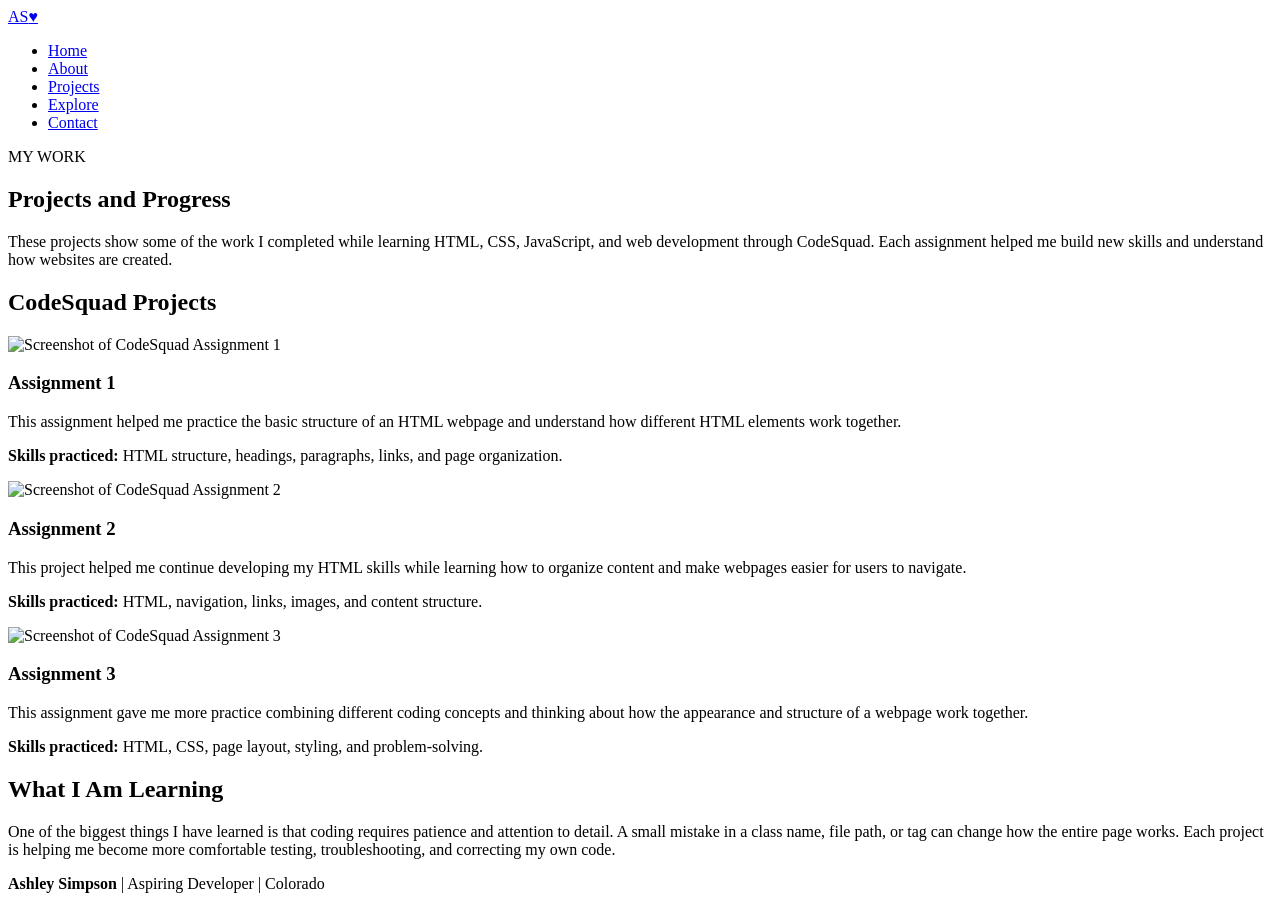
==== projects.html @ 1075ffcc "Add files via upload" ====
<!DOCTYPE html>
<html lang="en">
<head>
    <meta charset="UTF-8">
    <meta name="viewport" content="width=device-width, initial-scale=1.0">
    <title>Projects | Ashley Simpson</title>
    <link rel="stylesheet" href="css/style.css">
</head>
<body>
    <header class="site-header">
        <a class="brand" href="index.html">
            AS<span>&hearts;</span>
        </a>
        <nav class="site-nav">
            <ul class="nav-list">
                <li>
                    <a href="index.html">Home</a>
                </li>
                <li>
                    <a href="about.html">About</a>
                </li>
                <li>
                    <a href="projects.html">Projects</a>
                </li>
                <li>
                    <a href="explore.html">Explore</a>
                </li>
                <li>
                    <a href="contact.html">Contact</a>
                </li>
            </ul>
        </nav>
    </header>
    <main>
        <section class="page-hero">
            <p class="eyebrow">
                MY WORK
            </p>
            <h1>
                Projects and Progress
            </h1>
            <p>
                These projects show some of the work I completed while learning
                HTML, CSS, JavaScript, and web development through CodeSquad.
                Each assignment helped me build new skills and understand how
                websites are created.
            </p>
        </section>
        <section class="projects">
            <h2>
                CodeSquad Projects
            </h2>
            <div class="project-list">
                <div class="project-item">
                    <img src="images/Assignment_1.png" alt="Screenshot of CodeSquad Assignment 1">
                    <h3>
                        Assignment 1
                    </h3>
                    <p>
                        This assignment helped me practice the basic structure
                        of an HTML webpage and understand how different HTML
                        elements work together.
                    </p>
                    <p>
                        <strong>Skills practiced:</strong>
                        HTML structure, headings, paragraphs, links, and page organization.
                    </p>
                </div>
                <div class="project-item">
                    <img src="images/Assignment_2.png" alt="Screenshot of CodeSquad Assignment 2">
                    <h3>
                        Assignment 2
                    </h3>
                    <p>
                        This project helped me continue developing my HTML skills
                        while learning how to organize content and make webpages
                        easier for users to navigate.
                    </p>
                    <p>
                        <strong>Skills practiced:</strong>
                        HTML, navigation, links, images, and content structure.
                    </p>
                </div>
                <div class="project-item">
                    <img src="images/Assignment_3.png" alt="Screenshot of CodeSquad Assignment 3">
                    <h3>
                        Assignment 3
                    </h3>
                    <p>
                        This assignment gave me more practice combining different
                        coding concepts and thinking about how the appearance and
                        structure of a webpage work together.
                    </p>
                    <p>
                        <strong>Skills practiced:</strong>
                        HTML, CSS, page layout, styling, and problem-solving.
                    </p>
                </div>
            </div>
        </section>
        <section class="about">
            <h2>
                What I Am Learning
            </h2>
            <p>
                One of the biggest things I have learned is that coding requires
                patience and attention to detail. A small mistake in a class name,
                file path, or tag can change how the entire page works. Each project
                is helping me become more comfortable testing, troubleshooting,
                and correcting my own code.
            </p>
        </section>
    </main>
    <footer class="site-footer">
        <p>
            <strong>Ashley Simpson</strong> |
            Aspiring Developer |
            Colorado
        </p>
    </footer>
    <script src="js/script.js"></script>
</body>
</html>
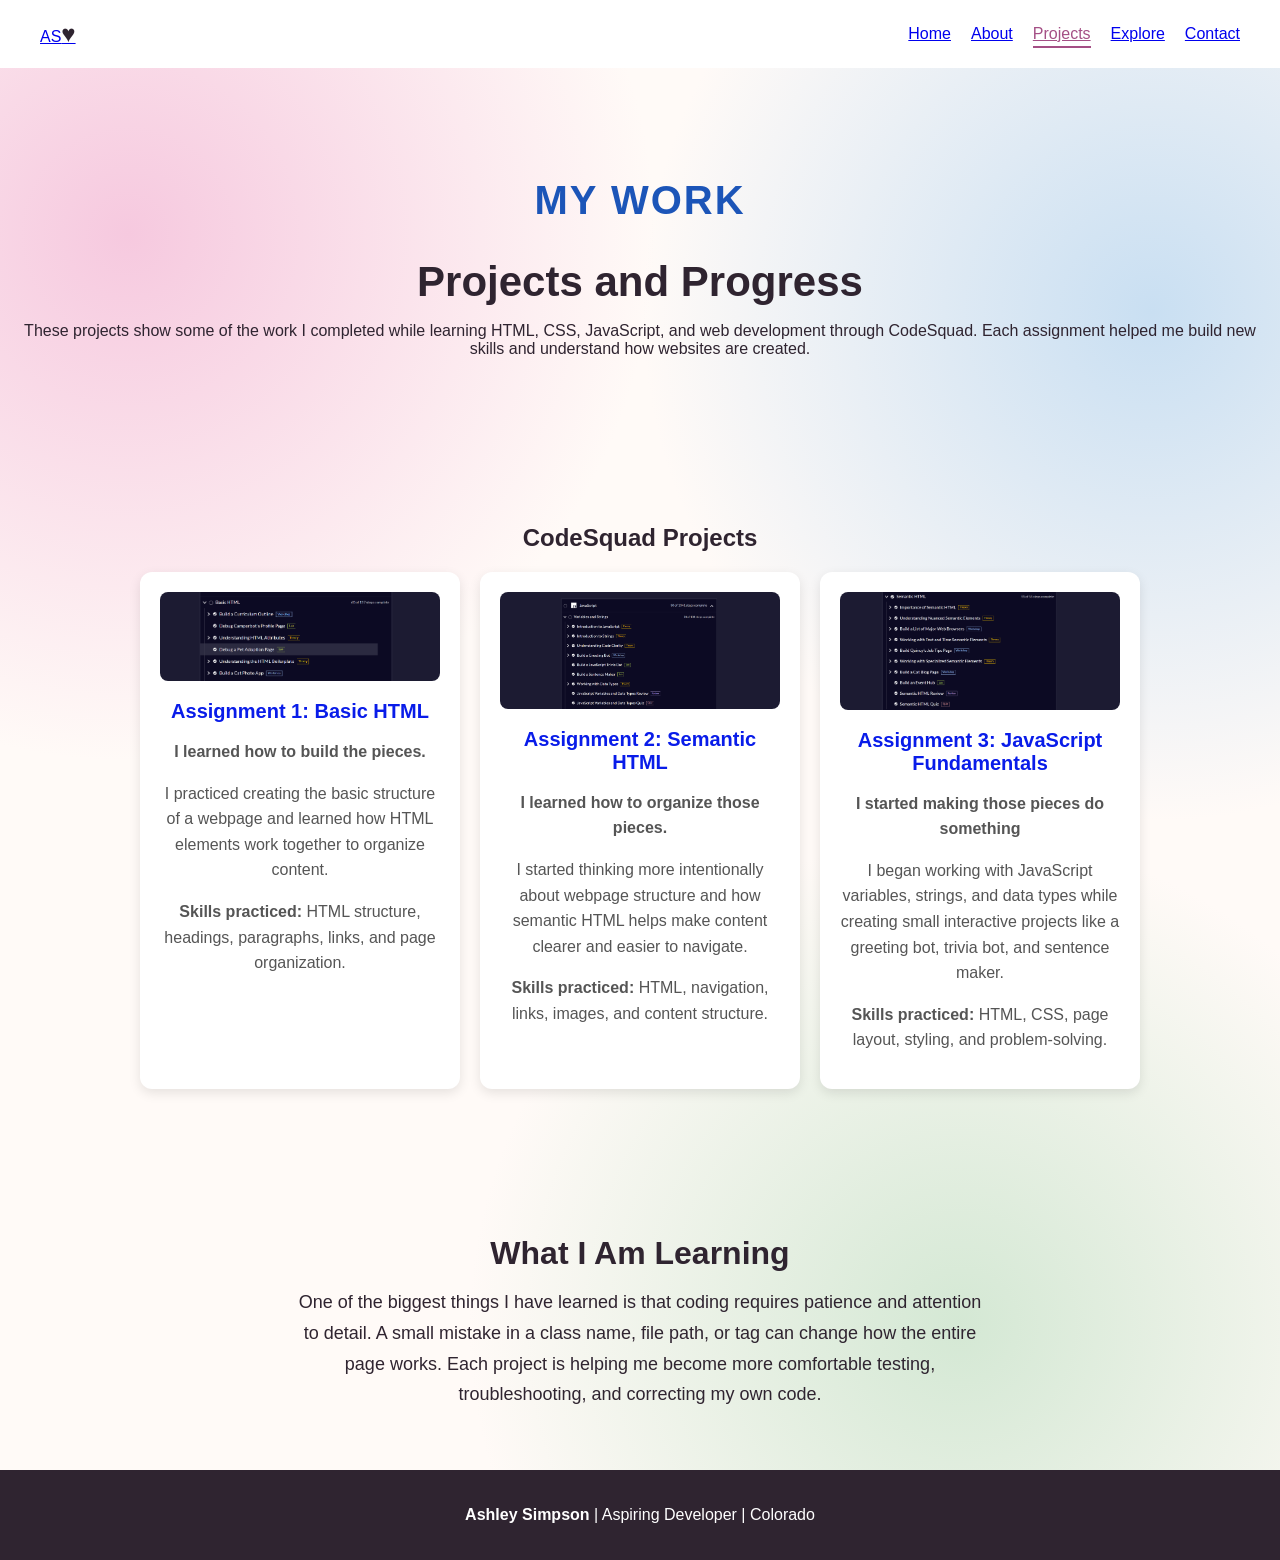
==== commit 4678574f: "Revise project details and enhance HTML semantics Updated project descriptions and improved semantic" ====
--- a/projects.html
+++ b/projects.html
@@ -54,13 +54,11 @@
                 <div class="project-item">
                     <img src="images/Assignment_1.png" alt="Screenshot of CodeSquad Assignment 1">
                     <h3>
-                        Assignment 1
+                        Assignment 1: Basic HTML
                     </h3>
-                    <p>
-                        This assignment helped me practice the basic structure
-                        of an HTML webpage and understand how different HTML
-                        elements work together.
-                    </p>
+                    <p><strong>
+                        I learned how to build the pieces. </strong></p>
+                    <p>I practiced creating the basic structure of a webpage and learned how HTML elements work together to organize content.</p>
                     <p>
                         <strong>Skills practiced:</strong>
                         HTML structure, headings, paragraphs, links, and page organization.
@@ -69,12 +67,11 @@
                 <div class="project-item">
                     <img src="images/Assignment_2.png" alt="Screenshot of CodeSquad Assignment 2">
                     <h3>
-                        Assignment 2
+                        Assignment 2: Semantic HTML
                     </h3>
-                    <p>
-                        This project helped me continue developing my HTML skills
-                        while learning how to organize content and make webpages
-                        easier for users to navigate.
+                    <p><strong>
+                        I learned how to organize those pieces.</strong></p>
+                    <p>I started thinking more intentionally about webpage structure and how semantic HTML helps make content clearer and easier to navigate.</p>
                     </p>
                     <p>
                         <strong>Skills practiced:</strong>
@@ -84,12 +81,10 @@
                 <div class="project-item">
                     <img src="images/Assignment_3.png" alt="Screenshot of CodeSquad Assignment 3">
                     <h3>
-                        Assignment 3
+                        Assignment 3: JavaScript Fundamentals
                     </h3>
-                    <p>
-                        This assignment gave me more practice combining different
-                        coding concepts and thinking about how the appearance and
-                        structure of a webpage work together.
+                    <p><strong>I started making those pieces do something</strong></p> 
+                       <p>I began working with JavaScript variables, strings, and data types while creating small interactive projects like a greeting bot, trivia bot, and sentence maker.</p>
                     </p>
                     <p>
                         <strong>Skills practiced:</strong>
@@ -120,4 +115,4 @@
     </footer>
     <script src="js/script.js"></script>
 </body>
-</html>+</html>
--- a/css/style.css
+++ b/css/style.css
@@ -0,0 +1,296 @@
+body {
+    margin: 0;
+    padding: 0;
+    font-family: Arial, sans-serif;
+    background-color:#fac9e9;
+    color: #2f2430;
+}
+.site-header {
+    display: flex;
+    justify-content: space-between; 
+    align-items: center;
+    padding: 20px 40px; 
+    background-color: white;
+}
+.nav-list {
+    display: flex;
+    gap: 20px; 
+    list-style: none;  
+    margin: 0;
+    padding: 0;
+}
+.nav-links a {
+    text-decoration: none; 
+    color: #2f2430; 
+    font-weight: bold; 
+}
+.brand span {
+    font-size: 24px; 
+    font-weight: bold; 
+    color: #2f2430; 
+}
+.hero h1 {
+    font-size: 48px; 
+    margin-bottom: 10px; 
+}
+.hero p {
+    font-size: 18px; 
+    margin-bottom: 1.6px; 
+}
+.btn {
+    display: inline-block; 
+    margin-top: 15px;
+    padding: 12px 20px; 
+    background-color: #2f2430; 
+    color: white; 
+    text-decoration: none; 
+    border-radius: 8px; 
+    font-weight: bold;
+    transition: background-color 0.3s ease; 
+}
+.btn:hover {
+    background-color: #1a1619; 
+}
+.about-section {
+    padding: 60px 40px; 
+    text-align: center;
+    background-color: #f9f9f9; 
+}
+.about h2 {
+    font-size: 32px; 
+    margin-bottom: 15px; 
+}
+.about p {
+    font-size: 18px; 
+    max-width: 700px; 
+    margin: 0 auto; 
+    line-height: 1.7;
+}
+.projects {
+    padding: 60px 40px; 
+    background-color: #f0f0f0;
+    text-align: center; 
+}
+.project-list {
+    display: flex; 
+    gap: 20px; 
+    justify-content: center; 
+}
+.project-item {
+    background-color: white; 
+    border-radius: 12px;
+    padding: 20px; 
+    border-radius: 12px; 
+    width: 280px; 
+    box-shadow: 0 4px 12px rgba(0, 0, 0, 0.1); 
+}
+.project-item img {
+    width: 100%; 
+    border-radius: 8px; 
+}   
+.project-item h3 {
+    font-size: 20px; 
+    margin-bottom: 8px; 
+    margin-top: 15px;
+    color:rgb(9, 28, 233)
+}
+.project-item p {
+    font-size: 16px; 
+    color: #555; 
+    line-height: 1.6;
+}
+.site-footer {
+    background-color: #2f2430; 
+    color: white; 
+    text-align: center; 
+    padding: 20px;
+}
+.eyebrow {
+    font-size: 40px; 
+    font-weight: bold;
+    letter-spacing: 2px;
+    text-transform: uppercase;
+    color: hwb(218 11% 28%); 
+    margin-bottom: 5px; 
+}
+.nav-list a:hover {
+    color: #1a1619; 
+}
+.page-hero {
+    padding: 70px 20px; 
+    text-align: center; 
+    background-color: #f9f9f9; 
+}
+.page-hero h1 {
+    font-size: 42px; 
+    margin-bottom: 15px; 
+}
+.skills{
+    padding: 60px 40px; 
+    background-color: #f0f0f0; 
+    text-align: center; 
+}
+.skills ul {
+    display: flex; 
+    gap: 20px; 
+    justify-content: center; 
+    flex-wrap: wrap; 
+    list-style: none; 
+    padding: 0; 
+    margin: 0;
+}
+.skills li {
+    background-color: white; 
+    border-radius: 12px; 
+    padding: 20px; 
+    width: 200px; 
+    box-shadow: 0 4px 12px rgba(0, 0, 0, 0.1); 
+}
+.strengths {
+    padding: 60px 40px; 
+    background-color: #f9f9f9; 
+    text-align: center; 
+}
+.strengths p {
+    font-size: 18px; 
+    max-width: 700px; 
+    margin: 0 auto; 
+    line-height: 1.7;
+}
+.about {
+    padding: 60px 40px; 
+    background-color: #f0f0f0; 
+    text-align: center; 
+    }
+.passport-section {
+    padding: 60px 20px;
+    display: flex;
+    justify-content: center;
+}
+.passport-card {
+    background-color: #fffdf7;
+    border: 2px solid #d8c7a1;
+    border-radius: 18px;
+    padding: 30px;
+    max-width: 800px;
+    width: 100%;
+    box-shadow: 0 4px 12px rgba(0, 0, 0, 0.08);
+    text-align: center;
+    position: relative;
+}
+.passport-label {
+    font-size: 13px;
+    font-weight: bold;
+    letter-spacing: 2px;
+    color: #8a6d3b;
+    margin-bottom: 10px;
+}
+.passport-card h2 {
+    font-size: 36px;
+    margin-top: 0;
+    margin-bottom: 20px;
+    color: #542c52;
+}
+.destination-image {
+    width: 100%;
+    max-width: 500px;
+    border-radius: 12px;
+    border: 4px solid white;
+    box-shadow: 0 4px 10px rgba(0, 0, 0, 0.1);
+}
+.passport-text {
+    max-width: 650px;
+    margin: 25px auto 0;
+    line-height: 1.7;
+}
+.passport-stamp {
+    margin: 30px auto 0;
+    width: 220px;
+    border: 3px dashed #a44f85;
+    border-radius: 50%;
+    padding: 20px;
+    transform: rotate(-8deg);
+    color: #a44f85;
+    background-color: rgba(255, 255, 255, 0.7);
+}
+.passport-stamp p {
+    margin: 0;
+    font-size: 12px;
+    font-weight: bold;
+    letter-spacing: 1px;
+}
+
+.passport-stamp h3 {
+    margin: 8px 0 0;
+    font-size: 22px;
+}
+.about-headshot {
+    width: 180px;
+    height: 180px;
+    border-radius: 50%;
+    object-fit: cover;
+    margin-bottom: 20px;
+    display: block;
+    margin-top: 0 auto;
+    margin-right: auto;
+    margin-left: auto;
+}
+body {
+    background:
+        radial-gradient(circle at 10% 15%, #f6c9df 0%, transparent 30%),
+        radial-gradient(circle at 90% 20%, #c9dff2 0%, transparent 30%),
+        radial-gradient(circle at 75% 85%, #d4e8d4 0%, transparent 30%),
+        #fffaf7;
+}
+.page-hero,
+.projects,
+.about,
+.skills,
+.strengths {
+    background-color: transparent;
+}
+.nav-list a.active {
+    color: #a44f85;
+    border-bottom: 2px solid #a44f85;
+    padding-bottom: 4px;
+}
+@media (max-width: 768px) {
+    .site-header {
+        flex-direction: column;
+        gap: 15px;
+        padding: 20px;
+    }
+    .nav-list {
+        flex-wrap: wrap;
+        justify-content: center;
+    }
+    .hero h1,
+    .page-hero h1 {
+        font-size: 36px;
+    }
+    .project-list {
+        flex-direction: column;
+        align-items: center;
+    }
+    .project-item {
+        width: 90%;
+        max-width: 350px;
+    }
+    .passport-card {
+        padding: 20px;
+    }
+}
+.contact-links {
+    display: flex;
+    justify-content: center;
+    gap: 15px;
+    flex-wrap: wrap;
+    margin-top: 25px;
+}
+.project-item {
+    transition: transform 0.2s ease, box-shadow 0.2s ease;
+}
+.project-item:hover {
+    transform: translateY(-5px);
+    box-shadow: 0 8px 18px rgba(0, 0, 0, 0.15);
+}
